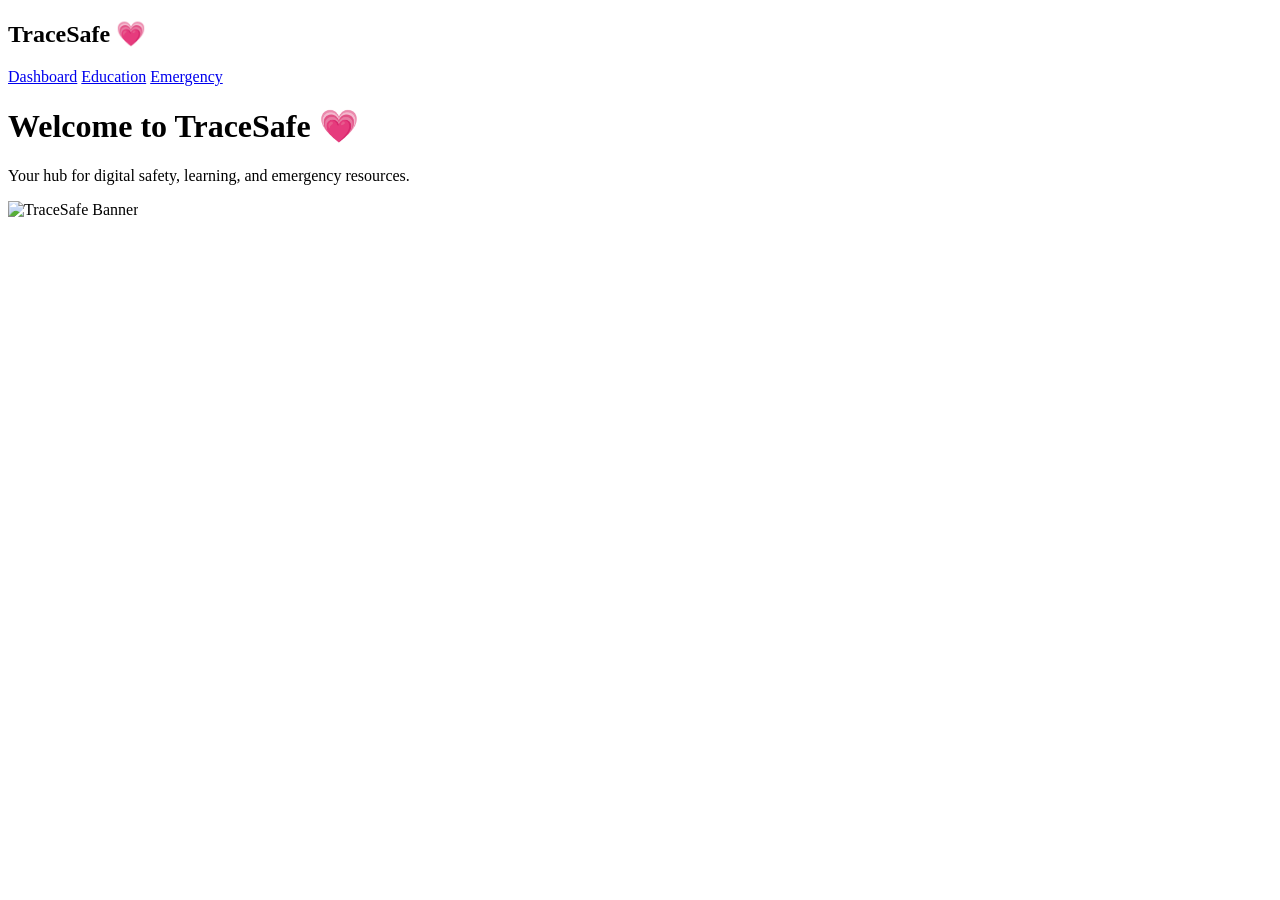
==== index.html @ e9fe3b1e "index.html" ====
<!DOCTYPE html>
<html>
<head>
  <title>TraceSafe 💗</title>
  <link rel="stylesheet" href="style.css">
  <script src="script.js" defer></script>
</head>
<body>
  <nav>
    <h2>TraceSafe 💗</h2>
    <a href="dashboard.html">Dashboard</a>
    <a href="education.html">Education</a>
    <a href="emergency.html">Emergency</a>
  </nav>

  <div class="container">
    <h1>Welcome to TraceSafe 💗</h1>
    <p>Your hub for digital safety, learning, and emergency resources.</p>
    <img src="https://via.placeholder.com/600x200?text=TraceSafe+Banner" alt="TraceSafe Banner">
  </div>
</body>
</html>
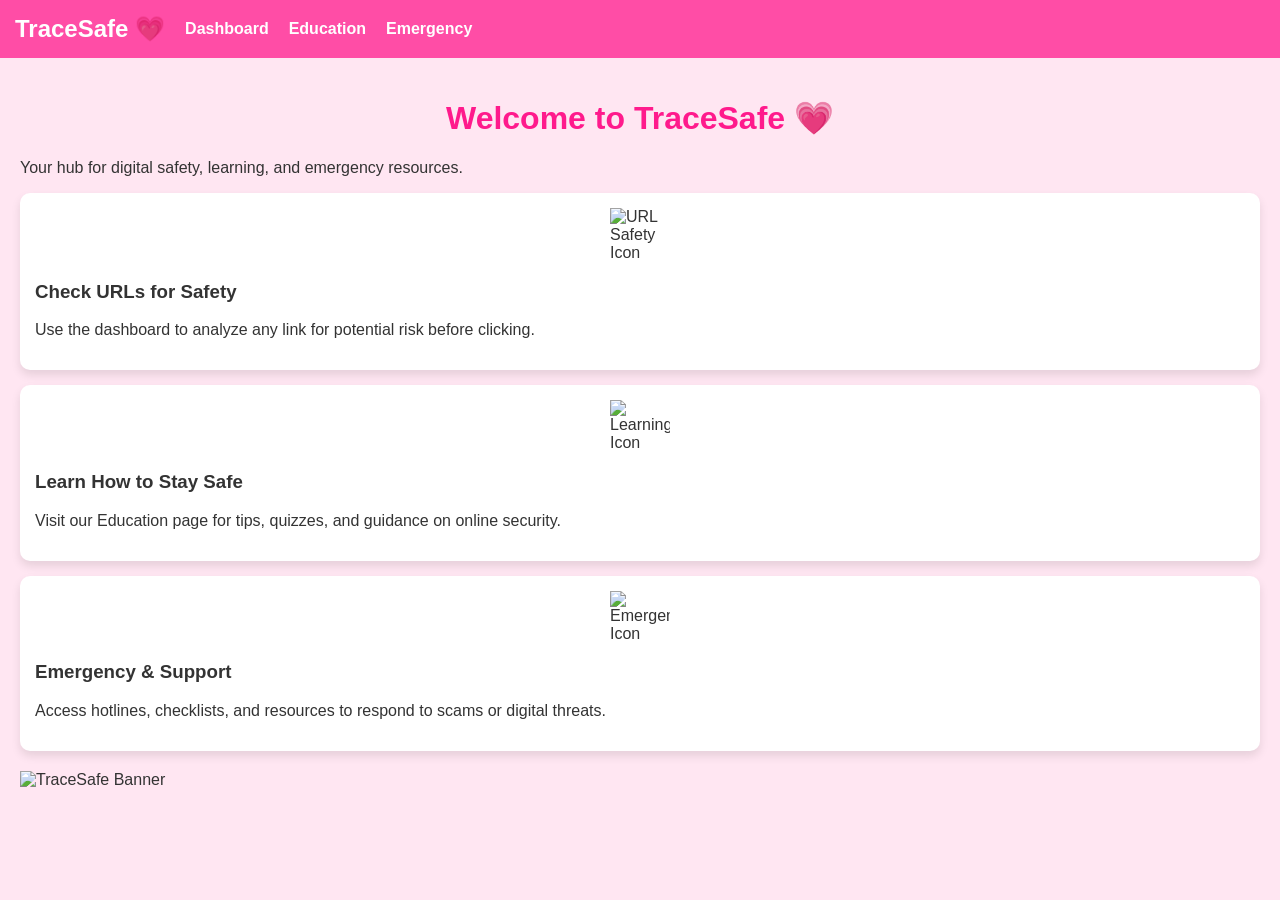
==== commit 7e500e09: "index.html" ====
--- a/index.html
+++ b/index.html
@@ -16,7 +16,26 @@
   <div class="container">
     <h1>Welcome to TraceSafe 💗</h1>
     <p>Your hub for digital safety, learning, and emergency resources.</p>
-    <img src="https://via.placeholder.com/600x200?text=TraceSafe+Banner" alt="TraceSafe Banner">
+
+    <div class="card">
+      <img src="https://cdn-icons-png.flaticon.com/512/2910/2910766.png" alt="URL Safety Icon" width="60">
+      <h3>Check URLs for Safety</h3>
+      <p>Use the dashboard to analyze any link for potential risk before clicking.</p>
+    </div>
+
+    <div class="card">
+      <img src="https://cdn-icons-png.flaticon.com/512/3064/3064197.png" alt="Learning Icon" width="60">
+      <h3>Learn How to Stay Safe</h3>
+      <p>Visit our Education page for tips, quizzes, and guidance on online security.</p>
+    </div>
+
+    <div class="card">
+      <img src="https://cdn-icons-png.flaticon.com/512/565/565547.png" alt="Emergency Icon" width="60">
+      <h3>Emergency & Support</h3>
+      <p>Access hotlines, checklists, and resources to respond to scams or digital threats.</p>
+    </div>
+
+    <img src="https://via.placeholder.com/600x200?text=TraceSafe+Banner" alt="TraceSafe Banner" style="display:block; margin:20px auto;">
   </div>
 </body>
 </html>
--- a/style.css
+++ b/style.css
@@ -0,0 +1,81 @@
+body {
+  font-family: Arial, sans-serif;
+  background-color: #ffe6f2;
+  color: #333;
+  margin: 0;
+  padding: 0;
+}
+
+nav {
+  background-color: #ff4da6;
+  padding: 15px;
+  display: flex;
+  gap: 20px;
+  align-items: center;
+}
+
+nav h2 {
+  color: #fff;
+  margin: 0;
+}
+
+nav a {
+  color: #fff;
+  text-decoration: none;
+  font-weight: bold;
+}
+
+.container {
+  padding: 20px;
+}
+
+h1 {
+  text-align: center;
+  color: #ff1a8c;
+}
+
+.card {
+  background-color: #fff;
+  border-radius: 10px;
+  padding: 15px;
+  margin: 15px 0;
+  box-shadow: 0 5px 10px rgba(0,0,0,0.1);
+}
+
+.card img {
+  display: block;
+  margin: 0 auto 10px auto;
+}
+
+.card:hover {
+  transform: scale(1.03);
+  box-shadow: 0 10px 20px rgba(0,0,0,0.2);
+  transition: all 0.3s ease;
+}
+
+#quizResult {
+  font-weight: bold;
+  margin-top: 10px;
+  color: #ff4da6;
+}
+
+input[type="text"] {
+  width: 100%;
+  padding: 10px;
+  margin: 10px 0;
+  border-radius: 5px;
+  border: 1px solid #ccc;
+}
+
+button {
+  background-color: #ff4da6;
+  color: #fff;
+  border: none;
+  padding: 10px 15px;
+  border-radius: 5px;
+  cursor: pointer;
+}
+
+button:hover {
+  background-color: #ff1a8c;
+}
